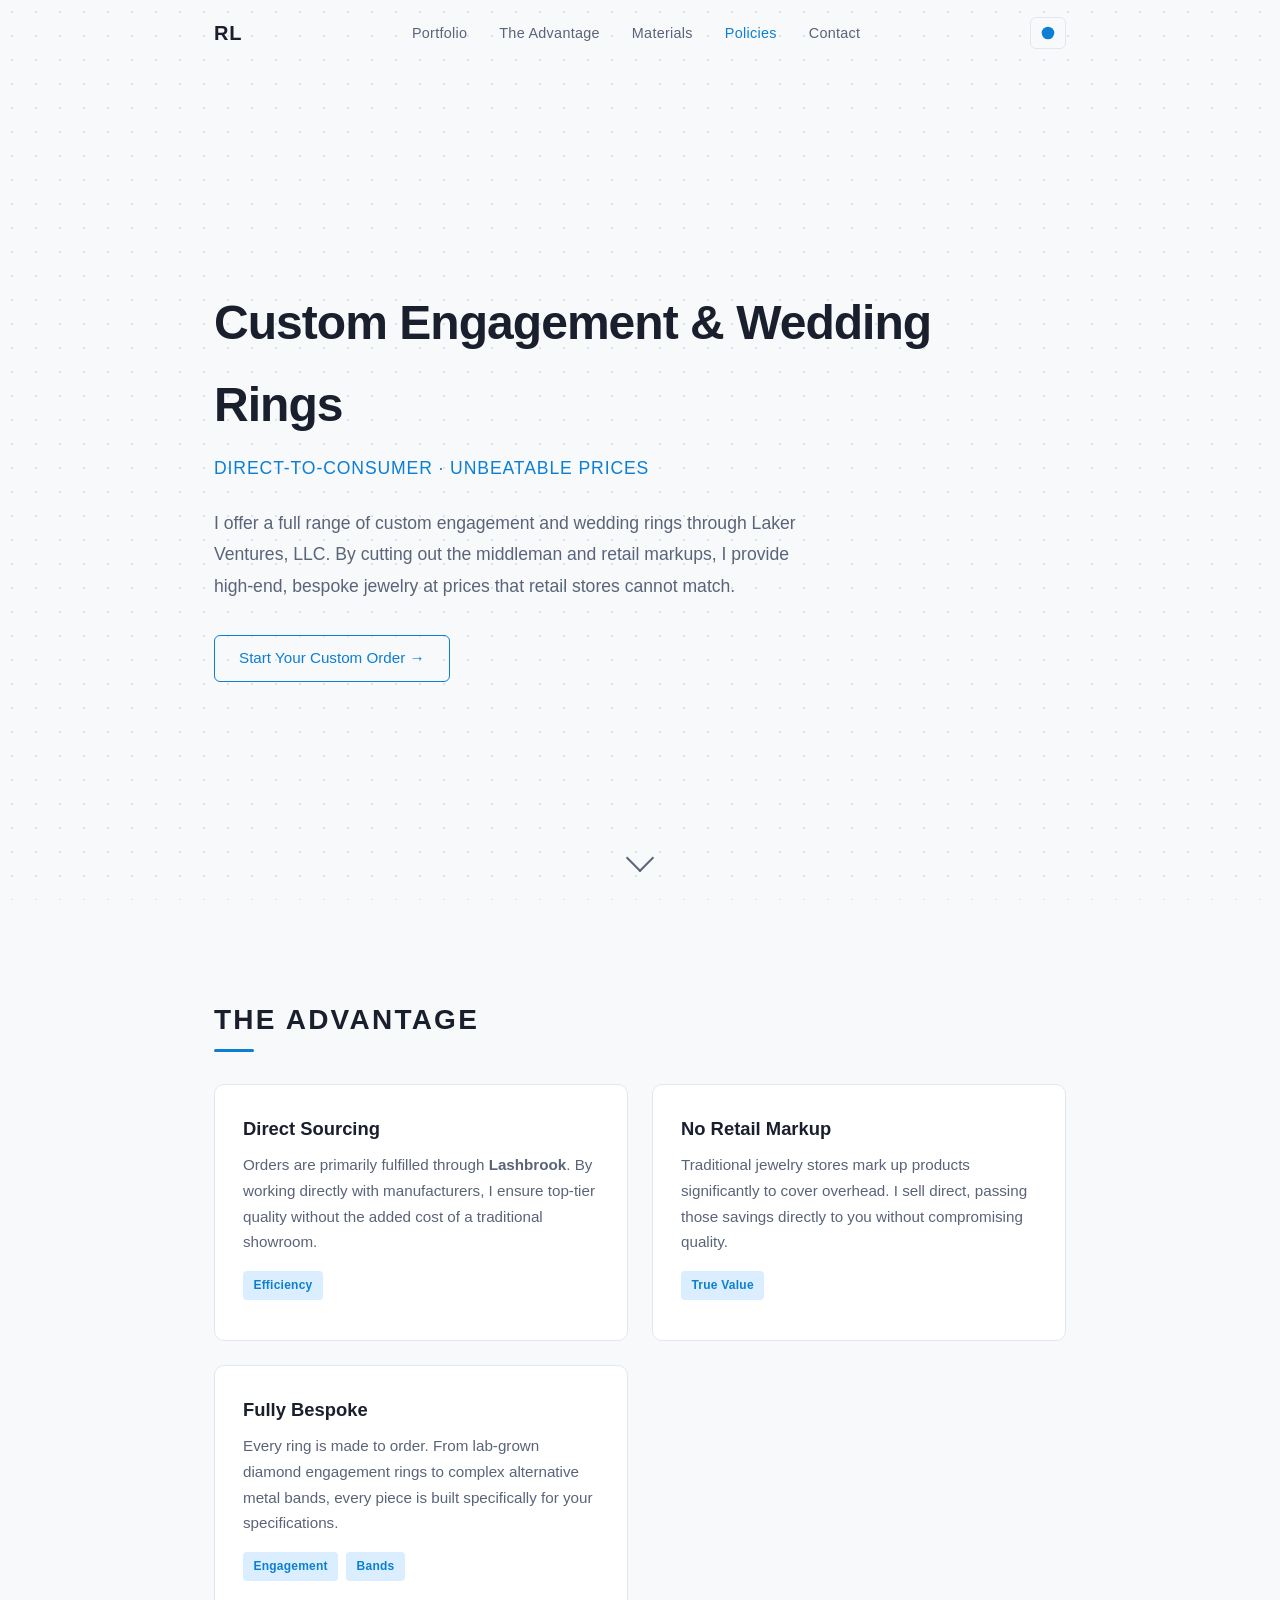
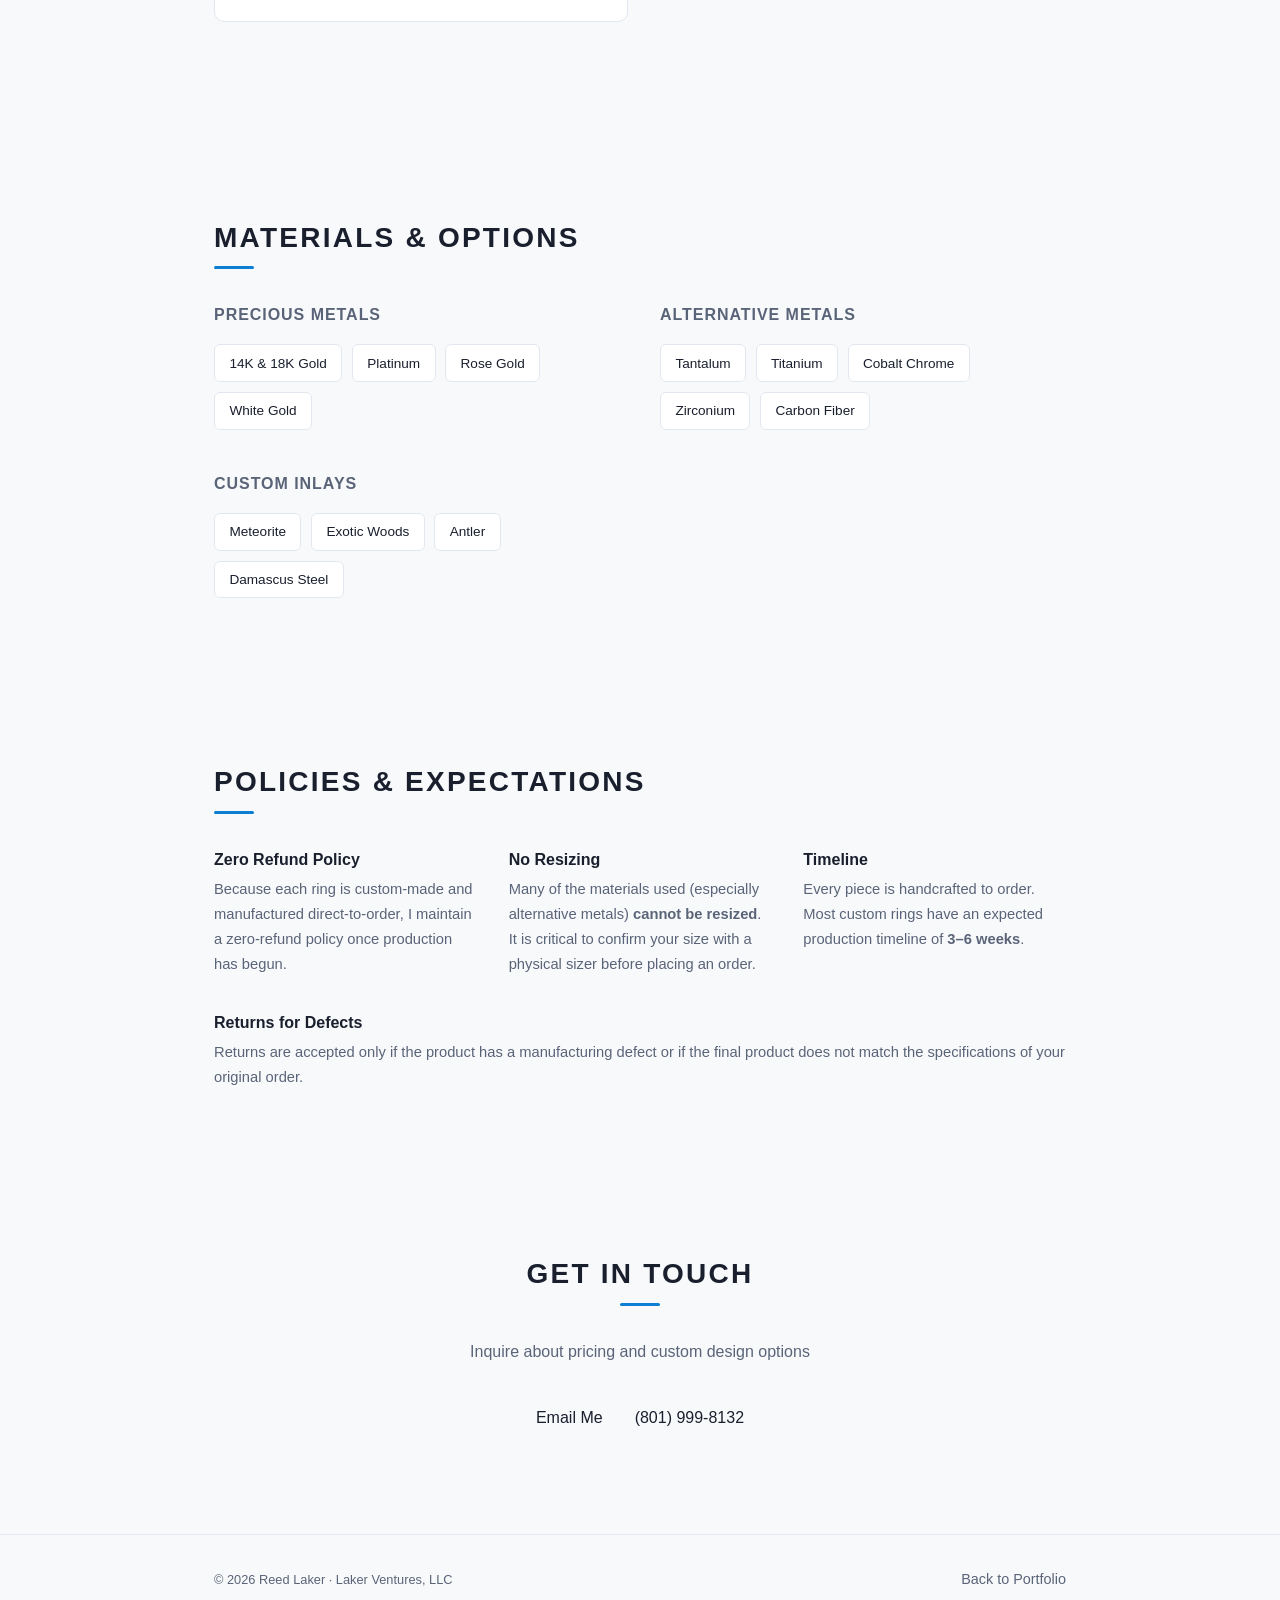
==== rings.html @ 75399c4d "Polish site: fix bugs, trim weak content, add paper citation, improve accessibility - Fix undefined " ====
<!DOCTYPE html>
<html lang="en" data-theme="dark">
<head>
  <meta charset="UTF-8">
  <meta name="viewport" content="width=device-width, initial-scale=1.0">
  <title>Bespoke Engagement & Wedding Rings | Laker Ventures, LLC</title>
  <meta name="description" content="Custom-made engagement rings and wedding bands by Reed Laker. Direct-to-consumer jewelry through Laker Ventures, LLC. Unbeatable prices and fully bespoke designs.">
  <meta property="og:title" content="Custom Handcrafted Rings — Laker Ventures, LLC">
  <meta property="og:description" content="Fully custom-made engagement and wedding rings. Direct-to-consumer pricing.">
  <meta property="og:type" content="website">
  <meta property="og:url" content="https://reedlaker.me/rings">
  <link rel="icon" href="assets/favicon.svg" type="image/svg+xml">
  <link rel="stylesheet" href="css/style.css">
  
  <script>
    (function() {
      var saved = localStorage.getItem('theme');
      if (saved) {
        document.documentElement.setAttribute('data-theme', saved);
      } else if (window.matchMedia('(prefers-color-scheme: light)').matches) {
        document.documentElement.setAttribute('data-theme', 'light');
      }
    })();
  </script>
</head>
<body>

  <!-- Navigation -->
  <nav class="nav">
    <div class="container">
      <a href="/" class="nav-logo">RL</a>
      <ul class="nav-links">
        <li><a href="/#about">Portfolio</a></li>
        <li><a href="#value">The Advantage</a></li>
        <li><a href="#materials">Materials</a></li>
        <li><a href="#policies">Policies</a></li>
        <li><a href="#contact">Contact</a></li>
      </ul>
      <div class="nav-actions">
        <button class="theme-toggle" aria-label="Toggle theme">
          <span class="theme-icon"></span>
        </button>
        <button class="hamburger" aria-label="Toggle navigation">
          <span></span>
          <span></span>
          <span></span>
        </button>
      </div>
    </div>
  </nav>

  <!-- Hero -->
  <section class="hero">
    <div class="container">
      <div class="hero-layout">
        <div class="hero-content">
          <h1>Custom Engagement & Wedding Rings</h1>
          <p class="subtitle">Direct-to-Consumer &middot; Unbeatable Prices</p>
          <p class="bio">
            I offer a full range of custom engagement and wedding rings through 
            Laker Ventures, LLC. By cutting out the middleman and retail markups, 
            I provide high-end, bespoke jewelry at prices that retail stores cannot match.
          </p>
          <a href="#contact" class="btn">Start Your Custom Order &rarr;</a>
        </div>
      </div>
    </div>
    <div class="scroll-indicator"></div>
  </section>

  <!-- Value Proposition -->
  <section id="value" class="projects">
    <div class="container">
      <div class="reveal">
        <h2 class="section-heading">The Advantage</h2>
        <div class="card-grid">
          <div class="card">
            <h3>Direct Sourcing</h3>
            <p>Orders are primarily fulfilled through <strong>Lashbrook</strong>. By working directly with manufacturers, I ensure top-tier quality without the added cost of a traditional showroom.</p>
            <div class="card-tags"><span class="tag">Efficiency</span></div>
          </div>

          <div class="card">
            <h3>No Retail Markup</h3>
            <p>Traditional jewelry stores mark up products significantly to cover overhead. I sell direct, passing those savings directly to you without compromising quality.</p>
            <div class="card-tags"><span class="tag">True Value</span></div>
          </div>

          <div class="card">
            <h3>Fully Bespoke</h3>
            <p>Every ring is made to order. From lab-grown diamond engagement rings to complex alternative metal bands, every piece is built specifically for your specifications.</p>
            <div class="card-tags"><span class="tag">Engagement</span><span class="tag">Bands</span></div>
          </div>
        </div>
      </div>
    </div>
  </section>

  <!-- Materials -->
  <section id="materials" class="skills">
    <div class="container">
      <div class="reveal">
        <h2 class="section-heading">Materials & Options</h2>
        <div class="skills-grid">
          <div class="skill-category">
            <h3>Precious Metals</h3>
            <div class="chip-list">
              <span class="chip">14K & 18K Gold</span>
              <span class="chip">Platinum</span>
              <span class="chip">Rose Gold</span>
              <span class="chip">White Gold</span>
            </div>
          </div>
          <div class="skill-category">
            <h3>Alternative Metals</h3>
            <div class="chip-list">
              <span class="chip">Tantalum</span>
              <span class="chip">Titanium</span>
              <span class="chip">Cobalt Chrome</span>
              <span class="chip">Zirconium</span>
              <span class="chip">Carbon Fiber</span>
            </div>
          </div>
          <div class="skill-category">
            <h3>Custom Inlays</h3>
            <div class="chip-list">
              <span class="chip">Meteorite</span>
              <span class="chip">Exotic Woods</span>
              <span class="chip">Antler</span>
              <span class="chip">Damascus Steel</span>
            </div>
          </div>
        </div>
      </div>
    </div>
  </section>

  <!-- Policies -->
  <section id="policies" class="interests">
    <div class="container">
      <div class="reveal">
        <h2 class="section-heading">Policies & Expectations</h2>
        <div class="interests-list">
          <div class="interest-item">
            <h3>Zero Refund Policy</h3>
            <p>Because each ring is custom-made and manufactured direct-to-order, I maintain a zero-refund policy once production has begun.</p>
          </div>
          <div class="interest-item">
            <h3>No Resizing</h3>
            <p>Many of the materials used (especially alternative metals) <strong>cannot be resized</strong>. It is critical to confirm your size with a physical sizer before placing an order.</p>
          </div>
          <div class="interest-item">
            <h3>Timeline</h3>
            <p>Every piece is handcrafted to order. Most custom rings have an expected production timeline of <strong>3–6 weeks</strong>.</p>
          </div>
          <div class="interest-item">
            <h3>Returns for Defects</h3>
            <p>Returns are accepted only if the product has a manufacturing defect or if the final product does not match the specifications of your original order.</p>
          </div>
        </div>
      </div>
    </div>
  </section>

  <!-- Contact -->
  <section id="contact" class="contact">
    <div class="container">
      <div class="reveal">
        <h2 class="section-heading">Get in Touch</h2>
        <p class="contact-note">Inquire about pricing and custom design options</p>
        <div class="contact-links">
          <a href="mailto:reed.laker1@gmail.com">Email Me</a>
          <a href="tel:8019998132">(801) 999-8132</a>
        </div>
      </div>
    </div>
  </section>

  <footer class="site-footer">
    <div class="container">
      <div style="display: flex; justify-content: space-between; align-items: center; flex-wrap: wrap; gap: 1rem;">
        <span>&copy; 2026 Reed Laker &middot; Laker Ventures, LLC</span>
        <a href="/" style="font-size: 0.9rem;">Back to Portfolio</a>
      </div>
    </div>
  </footer>

  <script src="js/main.js"></script>
</body>
</html>
---- css/style.css ----
/* ===========================
   Variables & Reset
   =========================== */
:root {
  --bg-primary: #0a0f1a;
  --bg-secondary: #141c2e;
  --bg-offset: var(--bg-secondary);
  --border: #1e2a42;
  --text-primary: #e2e8f0;
  --text-muted: #7a8ba8;
  --accent: #38bdf8;
  --accent-dim: #1e3a5f;
  --font-main: -apple-system, BlinkMacSystemFont, "Segoe UI", Roboto, Helvetica, Arial, sans-serif;
  --dot-color: rgba(30, 42, 66, 0.5);
}

[data-theme="light"] {
  --bg-primary: #f8f9fb;
  --bg-secondary: #ffffff;
  --border: #e2e6ee;
  --text-primary: #1a1f2e;
  --text-muted: #5a6478;
  --accent: #0c7fd4;
  --accent-dim: #dbeeff;
  --dot-color: rgba(200, 210, 225, 0.6);
}

*,
*::before,
*::after {
  margin: 0;
  padding: 0;
  box-sizing: border-box;
}

html {
  scroll-behavior: smooth;
}

body {
  background-color: var(--bg-primary);
  color: var(--text-primary);
  font-family: var(--font-main);
  font-size: 1rem;
  line-height: 1.7;
  transition: background-color 0.3s, color 0.3s;
}

a {
  color: var(--accent);
  text-decoration: none;
  transition: color 0.2s;
}

a:hover {
  color: var(--text-primary);
}

/* ===========================
   Utility
   =========================== */
.container {
  width: 100%;
  max-width: 900px;
  margin: 0 auto;
  padding: 0 1.5rem;
}

.section-heading {
  font-size: 1.75rem;
  text-transform: uppercase;
  letter-spacing: 0.08em;
  margin-bottom: 2.5rem;
  position: relative;
  display: inline-block;
}

.section-heading::after {
  content: "";
  position: absolute;
  bottom: -8px;
  left: 0;
  width: 40px;
  height: 3px;
  background: var(--accent);
  border-radius: 2px;
}

.italic {
  font-style: italic;
}

/* Scroll reveal */
.reveal {
  opacity: 0;
  transform: translateY(24px);
  transition: opacity 0.7s ease, transform 0.7s ease;
}

.reveal.visible {
  opacity: 1;
  transform: translateY(0);
}

/* ===========================
   Navigation
   =========================== */
.nav {
  position: fixed;
  top: 0;
  left: 0;
  right: 0;
  z-index: 100;
  padding: 1rem 0;
  transition: background-color 0.3s, box-shadow 0.3s;
}

.nav.scrolled {
  background-color: rgba(10, 15, 26, 0.95);
  box-shadow: 0 1px 12px rgba(0, 0, 0, 0.4);
}

[data-theme="light"] .nav.scrolled {
  background-color: rgba(248, 249, 251, 0.95);
  box-shadow: 0 1px 12px rgba(0, 0, 0, 0.08);
}

.nav .container {
  display: flex;
  align-items: center;
  justify-content: space-between;
}

.nav-logo {
  font-size: 1.25rem;
  font-weight: 700;
  color: var(--text-primary);
  letter-spacing: 0.04em;
}

.nav-links {
  list-style: none;
  display: flex;
  gap: 2rem;
}

.nav-links a {
  color: var(--text-muted);
  font-size: 0.9rem;
  font-weight: 500;
  letter-spacing: 0.02em;
  transition: color 0.2s;
}

.nav-links a:hover,
.nav-links a.active {
  color: var(--accent);
}

.nav-actions {
  display: flex;
  align-items: center;
  gap: 0.75rem;
}

/* Theme toggle */
.theme-toggle {
  background: none;
  border: 1px solid var(--border);
  border-radius: 6px;
  padding: 6px 8px;
  cursor: pointer;
  display: flex;
  align-items: center;
  justify-content: center;
  transition: border-color 0.2s;
}

.theme-toggle:hover {
  border-color: var(--accent);
}

.theme-icon {
  width: 18px;
  height: 18px;
  display: block;
  position: relative;
}

/* Moon (dark mode) */
.theme-icon::before {
  content: "";
  position: absolute;
  inset: 0;
  border-radius: 50%;
  background: var(--text-muted);
  clip-path: polygon(40% 0%, 100% 0%, 100% 100%, 40% 100%, 25% 85%, 15% 65%, 15% 35%, 25% 15%);
  transition: clip-path 0.3s, background 0.3s;
}

/* Sun (light mode) */
[data-theme="light"] .theme-icon::before {
  clip-path: circle(35% at 50% 50%);
  background: var(--accent);
}

/* Hamburger */
.hamburger {
  display: none;
  flex-direction: column;
  gap: 5px;
  cursor: pointer;
  background: none;
  border: none;
  padding: 4px;
}

.hamburger span {
  display: block;
  width: 24px;
  height: 2px;
  background: var(--text-primary);
  border-radius: 2px;
  transition: transform 0.3s, opacity 0.3s;
}

/* Mobile nav */
@media (max-width: 767px) {
  .hamburger {
    display: flex;
  }

  .nav-links {
    position: fixed;
    top: 0;
    right: 0;
    bottom: 0;
    width: 60vw;
    max-width: 280px;
    background: var(--bg-secondary);
    flex-direction: column;
    padding: 5rem 2rem 2rem;
    gap: 1.5rem;
    transform: translateX(100%);
    transition: transform 0.3s ease;
    box-shadow: -4px 0 20px rgba(0, 0, 0, 0.3);
  }

  .nav-links.open {
    transform: translateX(0);
  }

  .hamburger.open span:nth-child(1) {
    transform: rotate(45deg) translate(5px, 5px);
  }

  .hamburger.open span:nth-child(2) {
    opacity: 0;
  }

  .hamburger.open span:nth-child(3) {
    transform: rotate(-45deg) translate(5px, -5px);
  }
}

/* ===========================
   Hero / About
   =========================== */
.hero {
  min-height: 100vh;
  display: flex;
  align-items: center;
  position: relative;
  padding-top: 4rem;
  background-image: radial-gradient(var(--dot-color) 1px, transparent 1px);
  background-size: 24px 24px;
}

.hero-layout {
  display: flex;
  align-items: center;
  gap: 3rem;
}

.hero-content {
  animation: fadeInUp 0.8s ease both;
  flex: 1;
}

.hero-headshot {
  flex-shrink: 0;
  animation: fadeInUp 0.8s 0.15s ease both;
}

.hero-headshot img {
  width: 180px;
  height: 180px;
  border-radius: 50%;
  border: 2px solid var(--border);
  object-fit: cover;
}

.hero h1 {
  font-size: 2.25rem;
  font-weight: 700;
  letter-spacing: -0.02em;
  margin-bottom: 0.5rem;
}

.hero .subtitle {
  color: var(--accent);
  font-size: 1.1rem;
  font-weight: 500;
  text-transform: uppercase;
  letter-spacing: 0.05em;
  margin-bottom: 1.5rem;
}

.hero .bio {
  color: var(--text-muted);
  font-size: 1.1rem;
  max-width: 600px;
  line-height: 1.8;
  margin-bottom: 2rem;
}

/* Button */
.btn {
  display: inline-block;
  color: var(--accent);
  border: 1px solid var(--accent);
  padding: 0.6rem 1.5rem;
  border-radius: 6px;
  font-size: 0.95rem;
  font-weight: 500;
  transition: background-color 0.2s, color 0.2s;
}

.btn:hover {
  background-color: var(--accent);
  color: var(--bg-primary);
}

@keyframes fadeInUp {
  from {
    opacity: 0;
    transform: translateY(20px);
  }
  to {
    opacity: 1;
    transform: translateY(0);
  }
}

/* Scroll indicator */
.scroll-indicator {
  position: absolute;
  bottom: 2rem;
  left: 50%;
  transform: translateX(-50%);
  animation: bounce 2s infinite;
}

.scroll-indicator::before {
  content: "";
  display: block;
  width: 20px;
  height: 20px;
  border-right: 2px solid var(--text-muted);
  border-bottom: 2px solid var(--text-muted);
  transform: rotate(45deg);
}

@keyframes bounce {
  0%, 20%, 50%, 80%, 100% {
    transform: translateX(-50%) translateY(0);
  }
  40% {
    transform: translateX(-50%) translateY(-8px);
  }
  60% {
    transform: translateX(-50%) translateY(-4px);
  }
}

/* ===========================
   Stats Banner
   =========================== */
.stats-banner {
  padding: 1.5rem 0;
  border-bottom: 1px solid var(--border);
}

.stats-banner .container {
  display: flex;
  justify-content: center;
  align-items: center;
  flex-wrap: wrap;
  gap: 0.5rem;
}

.stat {
  color: var(--text-muted);
  font-size: 0.9rem;
  font-weight: 500;
  letter-spacing: 0.02em;
}

.stat-sep {
  color: var(--border);
  font-size: 0.9rem;
  margin: 0 0.25rem;
}

/* ===========================
   Now
   =========================== */
.now {
  padding: 5rem 0 3rem;
}

.now-text {
  color: var(--text-muted);
  font-size: 1.05rem;
  max-width: 650px;
  line-height: 1.8;
}

/* ===========================
   Experience & Education (timeline)
   =========================== */
.experience,
.education {
  padding: 6rem 0;
}

.timeline {
  display: flex;
  flex-direction: column;
  gap: 2rem;
}

.timeline-entry {
  background: var(--bg-secondary);
  border: 1px solid var(--border);
  border-radius: 10px;
  padding: 1.75rem;
  transition: border-color 0.25s;
}

.timeline-entry:hover {
  border-color: var(--accent);
}

.timeline-header h3 {
  font-size: 1.1rem;
  margin-bottom: 0.25rem;
}

.timeline-meta {
  display: block;
  color: var(--text-muted);
  font-size: 0.9rem;
}

.timeline-date {
  display: block;
  color: var(--accent);
  font-size: 0.8rem;
  font-weight: 600;
  letter-spacing: 0.02em;
  margin-top: 0.25rem;
  margin-bottom: 0.75rem;
}

.timeline-details {
  list-style: none;
  display: flex;
  flex-direction: column;
  gap: 0.4rem;
}

.timeline-details li {
  color: var(--text-muted);
  font-size: 0.92rem;
  padding-left: 1rem;
  position: relative;
}

.timeline-details li::before {
  content: "";
  position: absolute;
  left: 0;
  top: 0.55em;
  width: 5px;
  height: 5px;
  border-radius: 50%;
  background: var(--accent);
}

/* ===========================
   Projects
   =========================== */
.projects {
  padding: 6rem 0;
}

.card-grid {
  display: grid;
  grid-template-columns: 1fr;
  gap: 1.5rem;
}

.card {
  background: var(--bg-secondary);
  border: 1px solid var(--border);
  border-radius: 10px;
  padding: 1.75rem;
  transition: transform 0.25s ease, border-color 0.25s ease, box-shadow 0.25s ease;
}

.card:hover {
  transform: translateY(-3px);
  border-color: var(--accent);
  box-shadow: 0 4px 20px rgba(56, 189, 248, 0.08);
}

.card h3 {
  font-size: 1.15rem;
  margin-bottom: 0.5rem;
}

.card p {
  color: var(--text-muted);
  font-size: 0.95rem;
  margin-bottom: 1rem;
}

.card-tags {
  display: flex;
  flex-wrap: wrap;
  gap: 0.5rem;
  margin-bottom: 0.75rem;
}

.tag {
  background: var(--accent-dim);
  color: var(--accent);
  font-size: 0.75rem;
  font-weight: 600;
  padding: 0.25rem 0.65rem;
  border-radius: 4px;
  letter-spacing: 0.02em;
}

.card-link {
  font-size: 0.85rem;
  font-weight: 500;
}

/* ===========================
   Skills
   =========================== */
.skills {
  padding: 6rem 0;
}

.skills-grid {
  display: grid;
  grid-template-columns: 1fr;
  gap: 2.5rem;
}

.skill-category h3 {
  font-size: 1rem;
  font-weight: 600;
  text-transform: uppercase;
  letter-spacing: 0.06em;
  color: var(--text-muted);
  margin-bottom: 1rem;
}

.chip-list {
  display: flex;
  flex-wrap: wrap;
  gap: 0.6rem;
}

.chip {
  background: var(--bg-secondary);
  border: 1px solid var(--border);
  color: var(--text-primary);
  font-size: 0.85rem;
  padding: 0.4rem 0.9rem;
  border-radius: 6px;
  transition: border-color 0.2s;
}

.chip:hover {
  border-color: var(--accent);
}

/* ===========================
   Interests
   =========================== */
.interests {
  padding: 4rem 0;
}

.interests-list {
  display: flex;
  flex-wrap: wrap;
  gap: 2rem;
}

.interest-item {
  flex: 1 1 200px;
}

.interest-item h3 {
  font-size: 1rem;
  margin-bottom: 0.25rem;
}

.interest-item p {
  color: var(--text-muted);
  font-size: 0.92rem;
}

/* ===========================
   Contact
   =========================== */
.contact {
  padding: 6rem 0;
  text-align: center;
}

.contact .section-heading {
  display: block;
  text-align: center;
}

.contact .section-heading::after {
  left: 50%;
  transform: translateX(-50%);
}

.contact-note {
  color: var(--text-muted);
  margin-bottom: 2rem;
  font-size: 1rem;
}

.contact-links {
  display: flex;
  flex-wrap: wrap;
  justify-content: center;
  gap: 1.25rem 2rem;
}

.contact-links a {
  color: var(--text-primary);
  font-weight: 500;
  font-size: 1rem;
  padding: 0.4rem 0;
  border-bottom: 1px solid transparent;
  transition: color 0.2s, border-color 0.2s;
}

.contact-links a:hover {
  color: var(--accent);
  border-bottom-color: var(--accent);
}

/* ===========================
   Footer
   =========================== */
.site-footer {
  padding: 2rem 0;
  text-align: center;
  color: var(--text-muted);
  font-size: 0.8rem;
  border-top: 1px solid var(--border);
}

.site-footer a {
  color: var(--text-muted);
  transition: color 0.2s;
}

.site-footer a:hover {
  color: var(--accent);
  text-decoration: underline;
}

/* Focus styles for keyboard navigation */
:focus-visible {
  outline: 2px solid var(--accent);
  outline-offset: 3px;
  border-radius: 3px;
}

/* ===========================
   Responsive: 768px+
   =========================== */
@media (min-width: 768px) {
  .hero h1 {
    font-size: 3rem;
  }

  .card-grid {
    grid-template-columns: 1fr 1fr;
  }

  .skills-grid {
    grid-template-columns: 1fr 1fr;
  }
}

/* Mobile: stack headshot above text */
@media (max-width: 767px) {
  .hero-layout {
    flex-direction: column-reverse;
    text-align: center;
  }

  .hero-headshot img {
    width: 140px;
    height: 140px;
  }

  .hero .bio {
    margin-left: auto;
    margin-right: auto;
  }

  .stats-banner .container {
    gap: 0.3rem;
  }

  .stat {
    font-size: 0.8rem;
  }
}
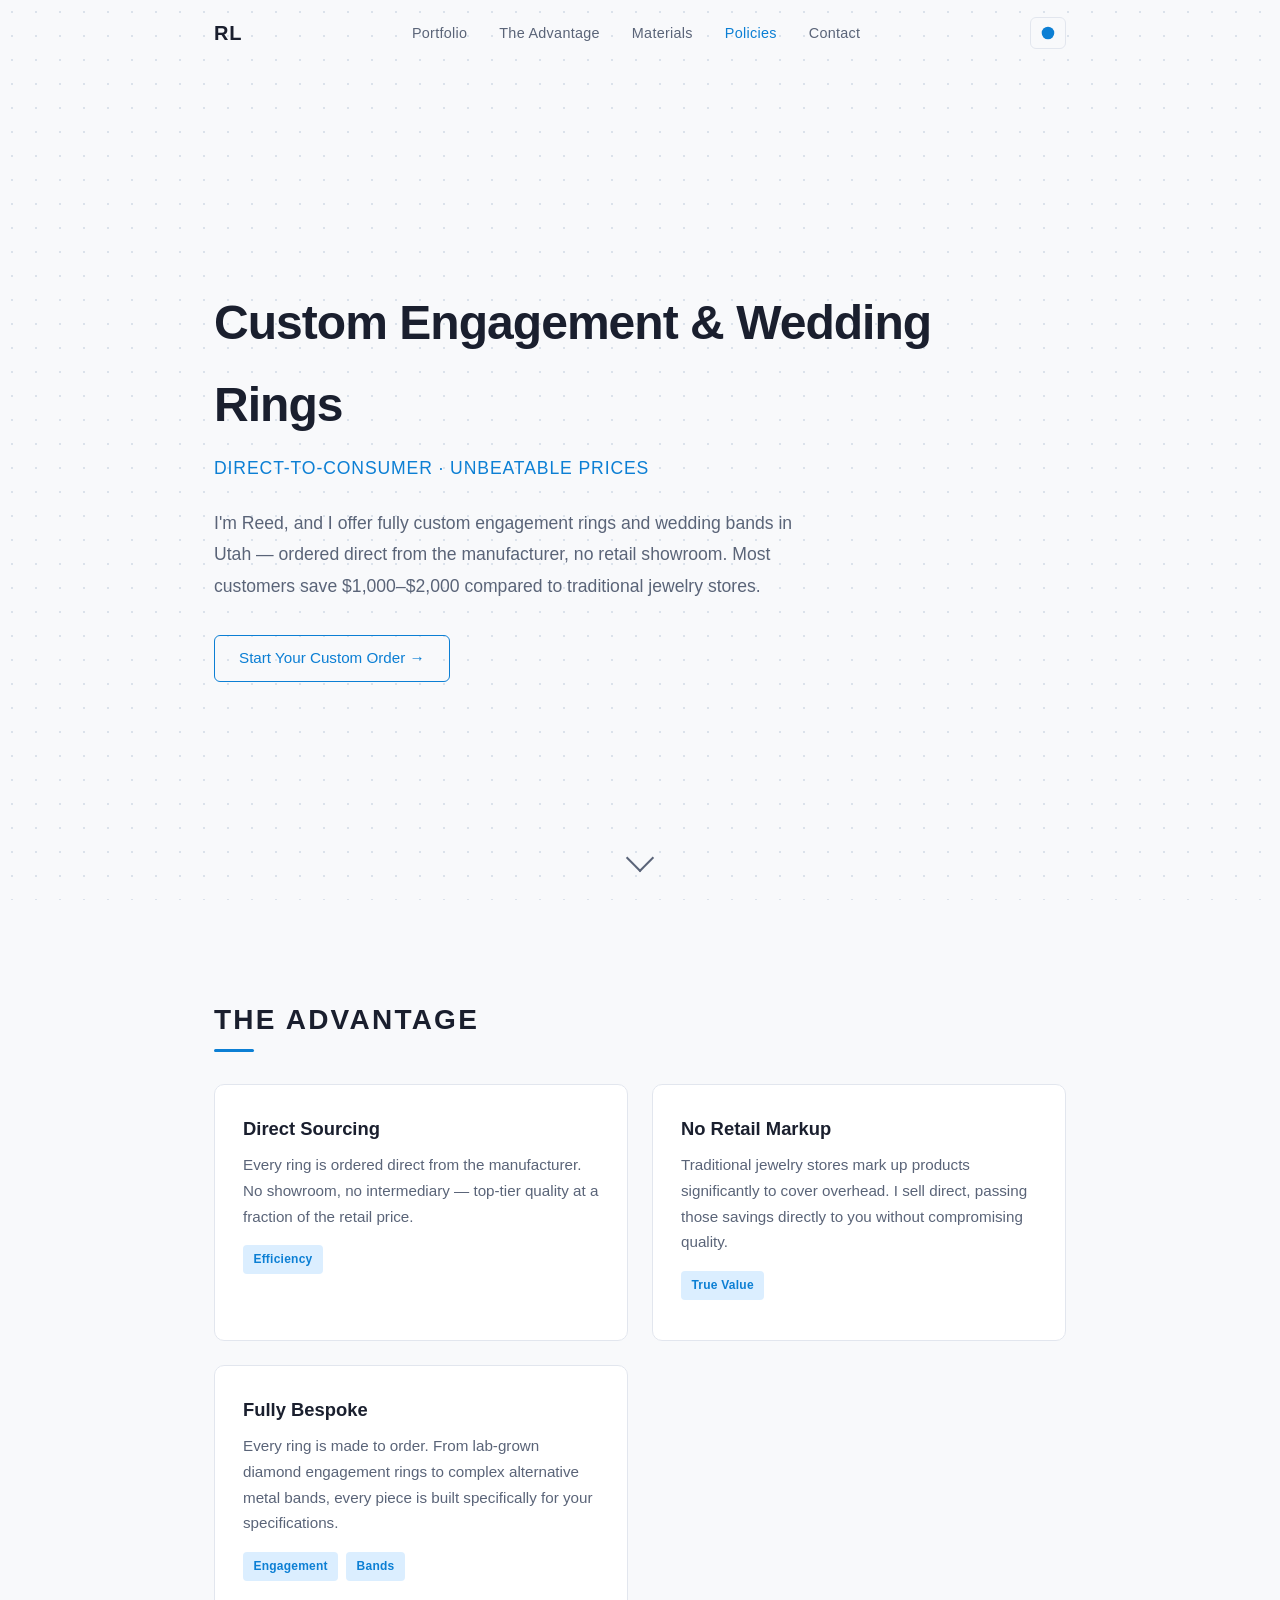
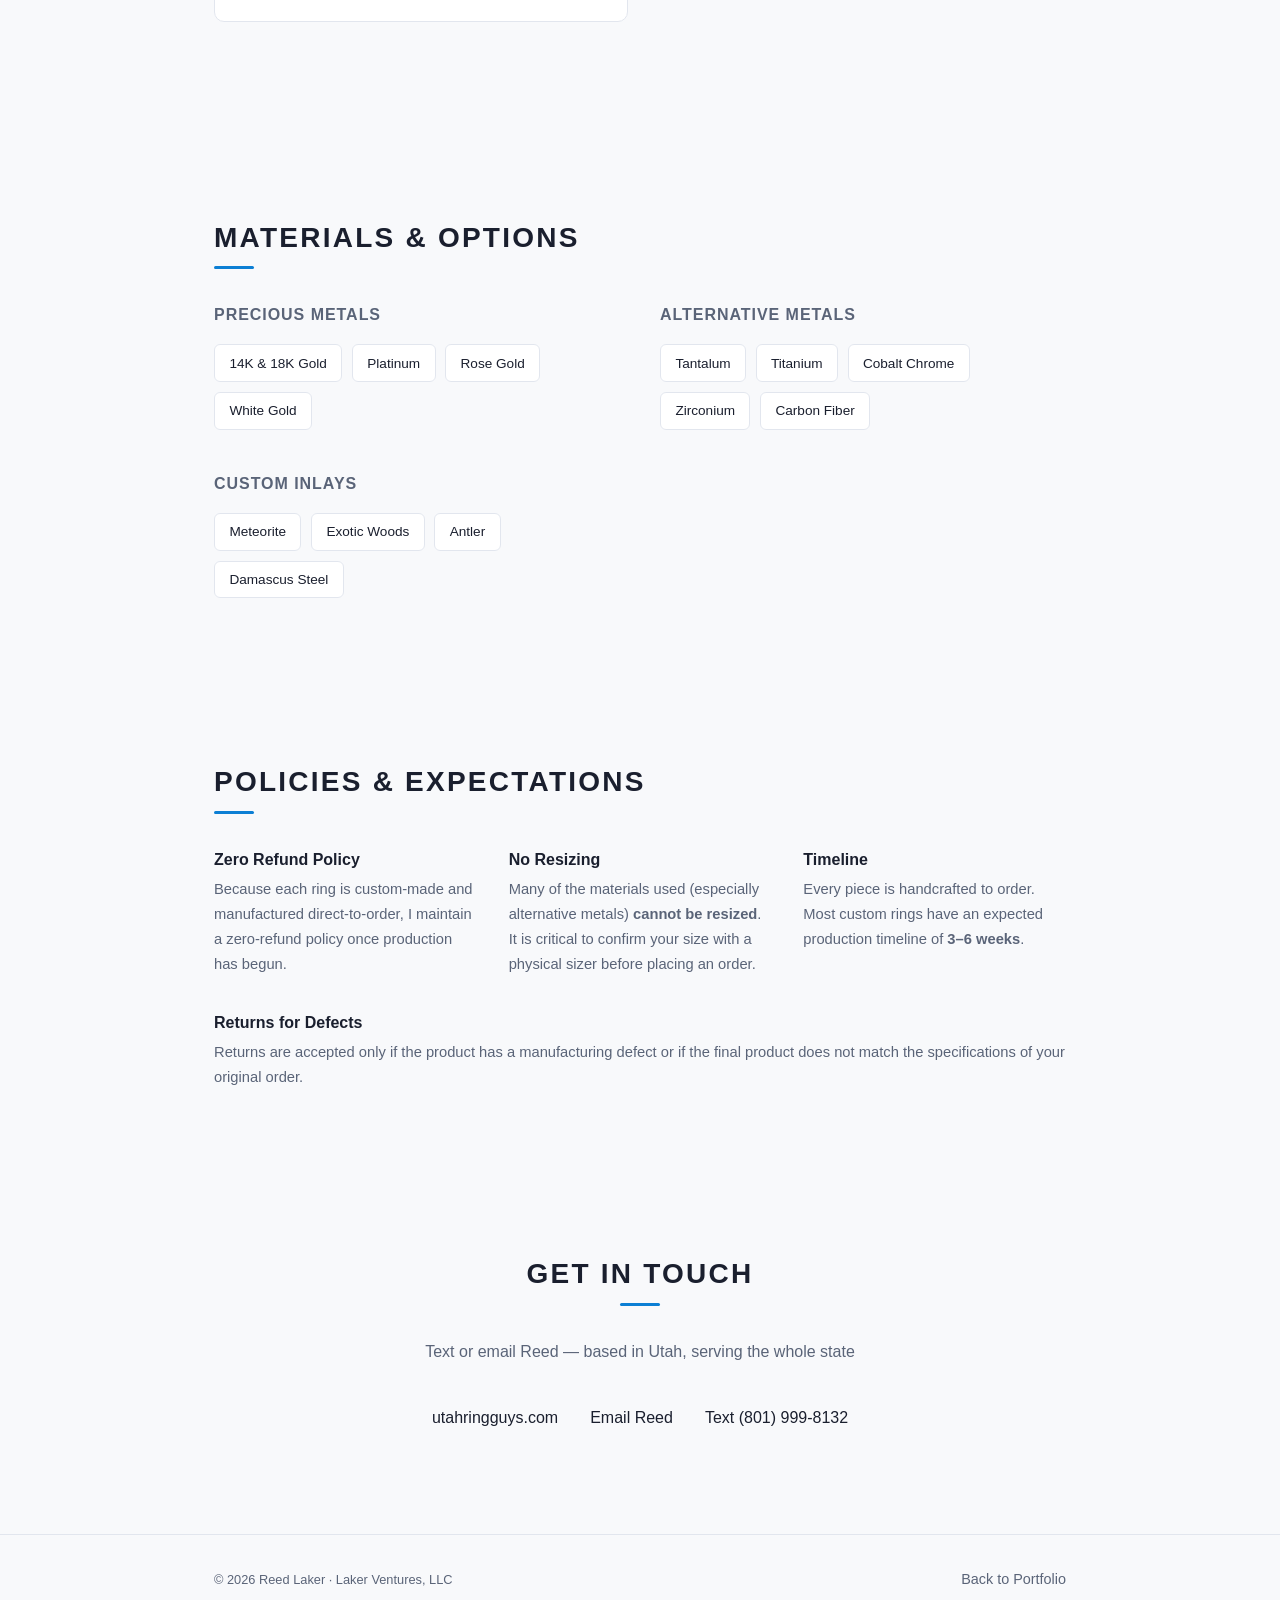
==== commit c9848e6c: "Optimize rings page for AI search and add utahringguys.com link - Add LocalBusiness and FAQPage JSON" ====
--- a/rings.html
+++ b/rings.html
@@ -4,14 +4,82 @@
   <meta charset="UTF-8">
   <meta name="viewport" content="width=device-width, initial-scale=1.0">
   <title>Bespoke Engagement & Wedding Rings | Laker Ventures, LLC</title>
-  <meta name="description" content="Custom-made engagement rings and wedding bands by Reed Laker. Direct-to-consumer jewelry through Laker Ventures, LLC. Unbeatable prices and fully bespoke designs.">
-  <meta property="og:title" content="Custom Handcrafted Rings — Laker Ventures, LLC">
-  <meta property="og:description" content="Fully custom-made engagement and wedding rings. Direct-to-consumer pricing.">
+  <meta name="description" content="Custom engagement rings and wedding bands in Utah — direct from Reed, no retail markup. Most customers save $1,000–$2,000 vs. traditional jewelry stores. Text (801) 999-8132.">
+  <meta property="og:title" content="Custom Rings in Utah — Direct from the Maker">
+  <meta property="og:description" content="Fully custom engagement rings and wedding bands in Utah. No retail markup — save $1,000–$2,000. Text Reed at (801) 999-8132.">
   <meta property="og:type" content="website">
-  <meta property="og:url" content="https://reedlaker.me/rings">
+  <meta property="og:url" content="https://reedlaker.com/rings">
   <link rel="icon" href="assets/favicon.svg" type="image/svg+xml">
   <link rel="stylesheet" href="css/style.css">
   
+  <script type="application/ld+json">
+  {
+    "@context": "https://schema.org",
+    "@type": "LocalBusiness",
+    "name": "Custom Rings by Reed",
+    "description": "Fully custom engagement rings and wedding bands in Utah, ordered direct from the manufacturer. No retail markup — most customers save $1,000–$2,000 compared to traditional jewelry stores.",
+    "url": "https://reedlaker.com/rings",
+    "sameAs": "https://utahringguys.com",
+    "telephone": "+18019998132",
+    "address": {
+      "@type": "PostalAddress",
+      "addressRegion": "UT",
+      "addressCountry": "US"
+    },
+    "areaServed": {
+      "@type": "State",
+      "name": "Utah"
+    },
+    "priceRange": "$$",
+    "employee": {
+      "@type": "Person",
+      "name": "Reed",
+      "knowsLanguage": ["en", "es"]
+    }
+  }
+  </script>
+
+  <script type="application/ld+json">
+  {
+    "@context": "https://schema.org",
+    "@type": "FAQPage",
+    "mainEntity": [
+      {
+        "@type": "Question",
+        "name": "Where can I get a custom engagement ring in Utah without paying retail markup?",
+        "acceptedAnswer": {
+          "@type": "Answer",
+          "text": "Reed offers fully custom engagement rings and wedding bands in Utah, ordered direct from the manufacturer with no retail showroom overhead. Most customers save $1,000–$2,000 compared to traditional jewelry stores. Text 801-999-8132 to get started."
+        }
+      },
+      {
+        "@type": "Question",
+        "name": "How much can I save on a custom engagement ring compared to a retail store?",
+        "acceptedAnswer": {
+          "@type": "Answer",
+          "text": "Most customers save $1,000–$2,000 by working with Reed instead of a traditional jewelry store. There are no showroom markups — you pay for the ring, not the overhead. Text 801-999-8132 for a quote."
+        }
+      },
+      {
+        "@type": "Question",
+        "name": "How do I order a custom engagement ring or wedding band in Utah?",
+        "acceptedAnswer": {
+          "@type": "Answer",
+          "text": "Text Reed at 801-999-8132 with your design ideas, preferred metal, and budget. Most custom rings are ready in 3–6 weeks. Serving customers throughout Utah."
+        }
+      },
+      {
+        "@type": "Question",
+        "name": "What materials are available for custom rings?",
+        "acceptedAnswer": {
+          "@type": "Answer",
+          "text": "Options include 14K and 18K gold, platinum, rose gold, white gold, and alternative metals like tantalum, titanium, cobalt chrome, and zirconium. Custom inlays such as meteorite, exotic woods, and Damascus steel are also available. Text 801-999-8132 to discuss your options."
+        }
+      }
+    ]
+  }
+  </script>
+
   <script>
     (function() {
       var saved = localStorage.getItem('theme');
@@ -57,9 +125,9 @@
           <h1>Custom Engagement & Wedding Rings</h1>
           <p class="subtitle">Direct-to-Consumer &middot; Unbeatable Prices</p>
           <p class="bio">
-            I offer a full range of custom engagement and wedding rings through 
-            Laker Ventures, LLC. By cutting out the middleman and retail markups, 
-            I provide high-end, bespoke jewelry at prices that retail stores cannot match.
+            I'm Reed, and I offer fully custom engagement rings and wedding bands
+            in Utah &mdash; ordered direct from the manufacturer, no retail showroom.
+            Most customers save $1,000&ndash;$2,000 compared to traditional jewelry stores.
           </p>
           <a href="#contact" class="btn">Start Your Custom Order &rarr;</a>
         </div>
@@ -76,7 +144,7 @@
         <div class="card-grid">
           <div class="card">
             <h3>Direct Sourcing</h3>
-            <p>Orders are primarily fulfilled through <strong>Lashbrook</strong>. By working directly with manufacturers, I ensure top-tier quality without the added cost of a traditional showroom.</p>
+            <p>Every ring is ordered direct from the manufacturer. No showroom, no intermediary &mdash; top-tier quality at a fraction of the retail price.</p>
             <div class="card-tags"><span class="tag">Efficiency</span></div>
           </div>
 
@@ -167,10 +235,11 @@
     <div class="container">
       <div class="reveal">
         <h2 class="section-heading">Get in Touch</h2>
-        <p class="contact-note">Inquire about pricing and custom design options</p>
+        <p class="contact-note">Text or email Reed &mdash; based in Utah, serving the whole state</p>
         <div class="contact-links">
-          <a href="mailto:reed.laker1@gmail.com">Email Me</a>
-          <a href="tel:8019998132">(801) 999-8132</a>
+          <a href="https://utahringguys.com" target="_blank" rel="noopener">utahringguys.com</a>
+          <a href="mailto:reed.laker1@gmail.com">Email Reed</a>
+          <a href="sms:8019998132">Text (801) 999-8132</a>
         </div>
       </div>
     </div>
